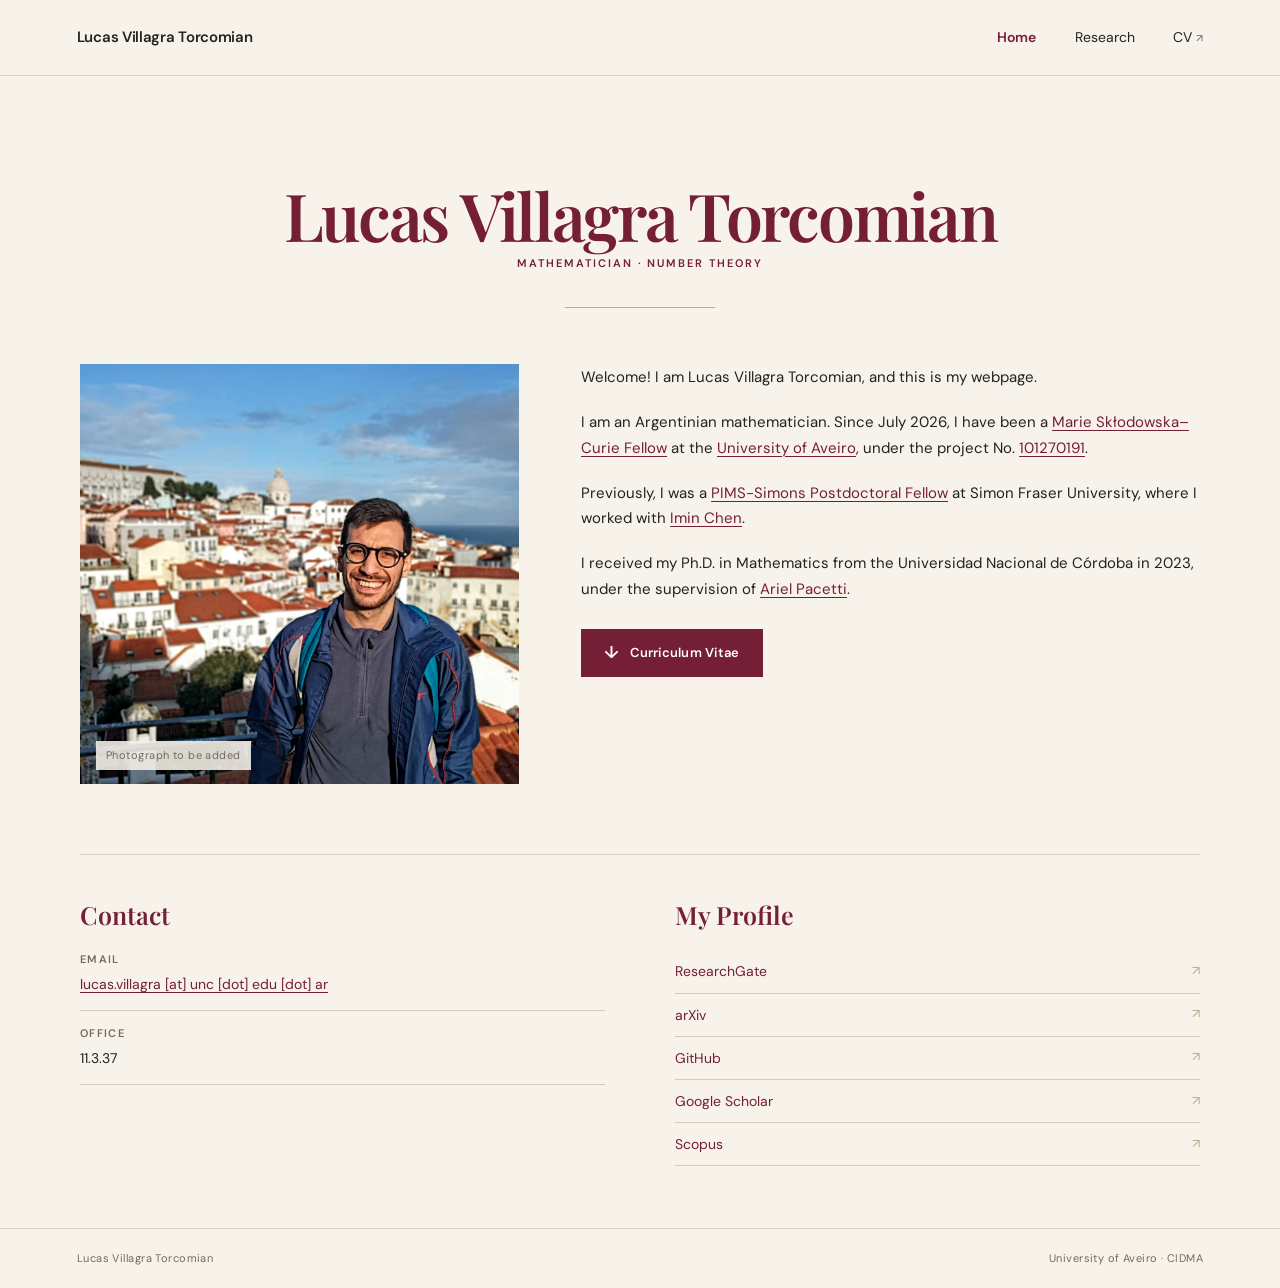
==== index.html @ efbf6c7f "Update portrait image source in index.html" ====
<!doctype html>
<html lang="en">
<head>
  <meta charset="utf-8">
  <meta name="viewport" content="width=device-width, initial-scale=1">
  <meta name="description" content="Lucas Villagra Torcomian — mathematician working in Number Theory.">
  <title>Lucas Villagra Torcomian | Mathematician</title>
  <link rel="preconnect" href="https://fonts.googleapis.com">
  <link rel="preconnect" href="https://fonts.gstatic.com" crossorigin>
  <link href="https://fonts.googleapis.com/css2?family=DM+Sans:wght@400;500;600&family=Playfair+Display:wght@500;600;700&display=swap" rel="stylesheet">
  <link rel="stylesheet" href="assets/style.css">
</head>
<body>
  <header class="site-header">
    <a class="wordmark" href="index.html">Lucas Villagra Torcomian</a>
    <nav aria-label="Main navigation">
      <a class="active" href="index.html">Home</a>
      <a href="research.html">Research</a>
      <a href="https://drive.google.com/file/d/1zm7lQ1my8PxnIZMpVEnLOwUmwl-Xk9DZ/view?usp=sharing" target="_blank" rel="noopener">CV <span aria-hidden="true">↗</span></a>
    </nav>
  </header>

  <main>
<section class="hero">
  <h1>Lucas Villagra Torcomian</h1>
  <p class="eyebrow">Mathematician · Number Theory</p>
  <div class="hero-rule"></div>
</section>

    <section class="intro section-wrap">
      <div class="portrait-frame">
        <img class="portrait" src="assets/IMG.jpg" alt="Portrait placeholder — this will be replaced with Lucas's photograph">
        <span class="portrait-note">Photograph to be added</span>
      </div>
      <div class="intro-copy">
        <p>Welcome! I am Lucas Villagra Torcomian, and this is my webpage.</p>
        <p>I am an Argentinian mathematician. Since July 2026, I have been a <a href="https://marie-sklodowska-curie-actions.ec.europa.eu/" target="_blank" rel="noopener">Marie Skłodowska–Curie Fellow</a> at the <a href="https://www.ua.pt/" target="_blank" rel="noopener">University of Aveiro</a>, under the project No. <a href="https://cordis.europa.eu/" target="_blank" rel="noopener">101270191</a>.</p>
        <p>Previously, I was a <a href="https://www.pims.math.ca/" target="_blank" rel="noopener">PIMS-Simons Postdoctoral Fellow</a> at Simon Fraser University, where I worked with <a href="https://www.iminchen.org/" target="_blank" rel="noopener">Imin Chen</a>.</p>
        <p>I received my Ph.D. in Mathematics from the Universidad Nacional de Córdoba in 2023, under the supervision of <a href="https://sweet.ua.pt/" target="_blank" rel="noopener">Ariel Pacetti</a>.</p>
        <a class="button" href="https://drive.google.com/file/d/1zm7lQ1my8PxnIZMpVEnLOwUmwl-Xk9DZ/view?usp=sharing" target="_blank" rel="noopener">
          <span class="button-icon" aria-hidden="true">↓</span> Curriculum Vitae
        </a>
      </div>
    </section>

    <section class="contact-section section-wrap">
      <div class="contact-column">
        <h2>Contact</h2>
        <div class="contact-item">
          <span class="contact-label">Email</span>
          <a href="mailto:lucas.villagra@unc.edu.ar">lucas.villagra [at] unc [dot] edu [dot] ar</a>
        </div>
        <div class="contact-item">
          <span class="contact-label">Office</span>
          <span>11.3.37</span>
        </div>
      </div>
      <div class="profiles-column">
        <h2>My Profile</h2>
        <a class="profile-link" href="https://www.researchgate.net/profile/Lucas-Villagra-Torcomian-2" target="_blank" rel="noopener">ResearchGate <span>↗</span></a>
        <a class="profile-link" href="https://arxiv.org/search/?query=Lucas+Villagra+Torcomian&searchtype=author" target="_blank" rel="noopener">arXiv <span>↗</span></a>
        <a class="profile-link" href="https://github.com/lucasvillagra" target="_blank" rel="noopener">GitHub <span>↗</span></a>
        <a class="profile-link" href="https://scholar.google.com/citations?hl=es&oi=ao&user=vNur4E0AAAAJ" target="_blank" rel="noopener">Google Scholar <span>↗</span></a>
        <a class="profile-link" href="https://www.scopus.com/authid/detail.uri?authorId=57219787148" target="_blank" rel="noopener">Scopus <span>↗</span></a>
      </div>
    </section>
  </main>

  <footer class="site-footer">
    <span>Lucas Villagra Torcomian</span>
    <span>University of Aveiro · CIDMA</span>
  </footer>
</body>
</html>
---- assets/style.css ----
:root {
  --paper: #F8F3EA;
  --paper-deep: #F1E9DD;
  --burgundy: #741F35;
  --burgundy-dark: #5E182B;
  --ink: #24211F;
  --muted: #746A62;
  --sand: #BDA88C;
  --line: rgba(116, 31, 53, .18);
  --serif: "Playfair Display", Georgia, serif;
  --sans: "DM Sans", Arial, sans-serif;
}
* { box-sizing: border-box; }
html { scroll-behavior: smooth; }
body { margin: 0; background: var(--paper); color: var(--ink); font-family: var(--sans); font-size: 16px; line-height: 1.72; }
a { color: var(--burgundy); text-decoration-thickness: 1px; text-underline-offset: 3px; }
a:hover { color: var(--burgundy-dark); }
.site-header { min-height: 76px; padding: 0 clamp(22px, 6vw, 92px); display: flex; align-items: center; justify-content: space-between; gap: 24px; border-bottom: 1px solid var(--line); }
.wordmark { color: var(--ink); text-decoration: none; font-size: 15px; font-weight: 600; letter-spacing: -.02em; }
nav { display: flex; align-items: center; gap: clamp(18px, 3vw, 42px); }
nav a { color: var(--ink); text-decoration: none; font-size: 14px; }
nav a:hover, nav a.active { color: var(--burgundy); }
nav a.active { font-weight: 600; }
nav span { font-size: 11px; opacity: .65; }
.hero { text-align: center; padding: clamp(55px, 8vw, 104px) 24px 32px; }
.eyebrow { color: var(--burgundy); text-transform: uppercase; letter-spacing: .18em; font-size: 11px; font-weight: 600; margin: 0 0 14px; }
.hero h1, .page-heading h1 { color: var(--burgundy); font: 600 clamp(38px, 5.2vw, 66px)/1.15 var(--serif); letter-spacing: -.035em; margin: 0; }
.hero-subtitle { margin: 20px 0 0; color: var(--burgundy); font-size: 17px; font-style: italic; font-weight: 600; }
.hero-rule { width: min(150px, 35vw); height: 1px; background: var(--sand); margin: 34px auto 0; }
.section-wrap { width: min(1120px, calc(100% - 48px)); margin-inline: auto; }
.intro { display: grid; grid-template-columns: minmax(260px, .83fr) minmax(0, 1.17fr); gap: clamp(30px, 5vw, 62px); align-items: start; padding: 24px 0 70px; }
.portrait-frame { position: relative; min-height: 420px; background: linear-gradient(145deg, #E9DED0, #D6C5B2); overflow: hidden; }
.portrait { width: 100%; height: 100%; min-height: 420px; display: block; object-fit: cover; }
.portrait-note { position: absolute; left: 16px; bottom: 14px; background: rgba(248,243,234,.88); color: var(--muted); padding: 5px 10px; font-size: 11px; letter-spacing: .04em; }
.intro-copy { padding-top: 1px; font-size: 15px; }
.intro-copy p { margin: 0 0 19px; }
.intro-copy .lead { font-size: 18px; line-height: 1.55; margin-bottom: 24px; }
.button { display: inline-flex; align-items: center; gap: 11px; margin-top: 7px; padding: 12px 22px; background: var(--burgundy); color: #fff; text-decoration: none; font-size: 13px; font-weight: 600; letter-spacing: .02em; border: 1px solid var(--burgundy); transition: .2s ease; }
.button:hover { background: var(--burgundy-dark); color: #fff; transform: translateY(-1px); }
.button-icon { font-size: 17px; line-height: 1; }
.contact-section { border-top: 1px solid var(--line); padding: 44px 0 62px; display: grid; grid-template-columns: 1fr 1fr; gap: 70px; }
.contact-section h2, .publication-section h2 { margin: 0 0 20px; color: var(--burgundy); font: 600 25px/1.25 var(--serif); }
.contact-item { display: grid; gap: 3px; padding: 0 0 14px; margin-bottom: 13px; border-bottom: 1px solid rgba(189,168,140,.55); font-size: 14px; }
.contact-label { color: var(--muted); font-size: 11px; letter-spacing: .12em; text-transform: uppercase; font-weight: 600; }
.profile-link { display: flex; justify-content: space-between; align-items: center; padding: 9px 0; border-bottom: 1px solid rgba(189,168,140,.55); color: var(--burgundy); text-decoration: none; font-size: 14px; }
.profile-link span { color: var(--sand); font-size: 13px; }
.site-footer { border-top: 1px solid var(--line); padding: 20px clamp(22px, 6vw, 92px); display: flex; justify-content: space-between; gap: 18px; color: var(--muted); font-size: 11px; letter-spacing: .04em; }
.research-main { width: min(960px, calc(100% - 48px)); margin: 0 auto; }
.page-heading { text-align: center; padding: 75px 0 55px; }
.page-heading h1 { font-size: clamp(42px, 5vw, 58px); }
.page-intro { max-width: 660px; margin: 20px auto 0; color: var(--muted); font-size: 15px; }
.publication-section { padding: 26px 0 14px; }
.section-heading-row { display: flex; align-items: baseline; justify-content: space-between; gap: 18px; border-bottom: 1px solid var(--line); margin-bottom: 4px; }
.publication-section h2 { margin-bottom: 13px; }
.section-count { color: var(--muted); font-size: 11px; letter-spacing: .1em; text-transform: uppercase; }
.publication { display: grid; grid-template-columns: 66px minmax(0,1fr); gap: 22px; padding: 22px 0 24px; border-bottom: 1px solid rgba(189,168,140,.48); }
.pub-year { color: var(--burgundy); font: 600 15px var(--serif); padding-top: 3px; }
.publication h3 { margin: 0 0 5px; color: var(--ink); font: 600 18px/1.4 var(--serif); }
.authors, .journal { margin: 3px 0; font-size: 13px; color: var(--muted); line-height: 1.6; }
.authors strong { color: var(--ink); font-weight: 600; }
.pub-links { margin-top: 8px; font-size: 12px; }
.pub-links a { text-decoration: none; border-bottom: 1px solid rgba(116,31,53,.35); }
.preprints { padding-top: 44px; }
.research-note { margin: 30px 0 65px; padding: 18px 22px; border-left: 2px solid var(--sand); background: rgba(241,233,221,.65); color: var(--muted); font-size: 13px; }
@media (max-width: 760px) {
  .site-header { padding: 17px 22px; flex-direction: column; align-items: flex-start; gap: 12px; }
  nav { width: 100%; gap: 25px; }
  .hero { padding-top: 52px; }
  .intro { grid-template-columns: 1fr; gap: 26px; padding-top: 10px; }
  .portrait-frame, .portrait { min-height: 0; height: auto; aspect-ratio: 4 / 5; }
  .contact-section { grid-template-columns: 1fr; gap: 34px; padding-top: 34px; }
  .site-footer { flex-direction: column; gap: 5px; }
  .page-heading { padding: 52px 0 36px; }
  .publication { grid-template-columns: 48px minmax(0,1fr); gap: 12px; }
  .publication h3 { font-size: 16px; }
}

/* Subtle quotation from Sartre on the Research page */
.sartre-quote {
  max-width: 1000px;
  margin: 0 auto 34px;
  padding: 0 22px 22px;
  color: var(--muted);
  text-align: center;
}

.sartre-quote blockquote {
  margin: 0;
  font: italic 13px/1.8 var(--serif);
}

.sartre-quote p {
  margin: 9px 0 0;
  font-size: 11px;
  letter-spacing: .03em;
}
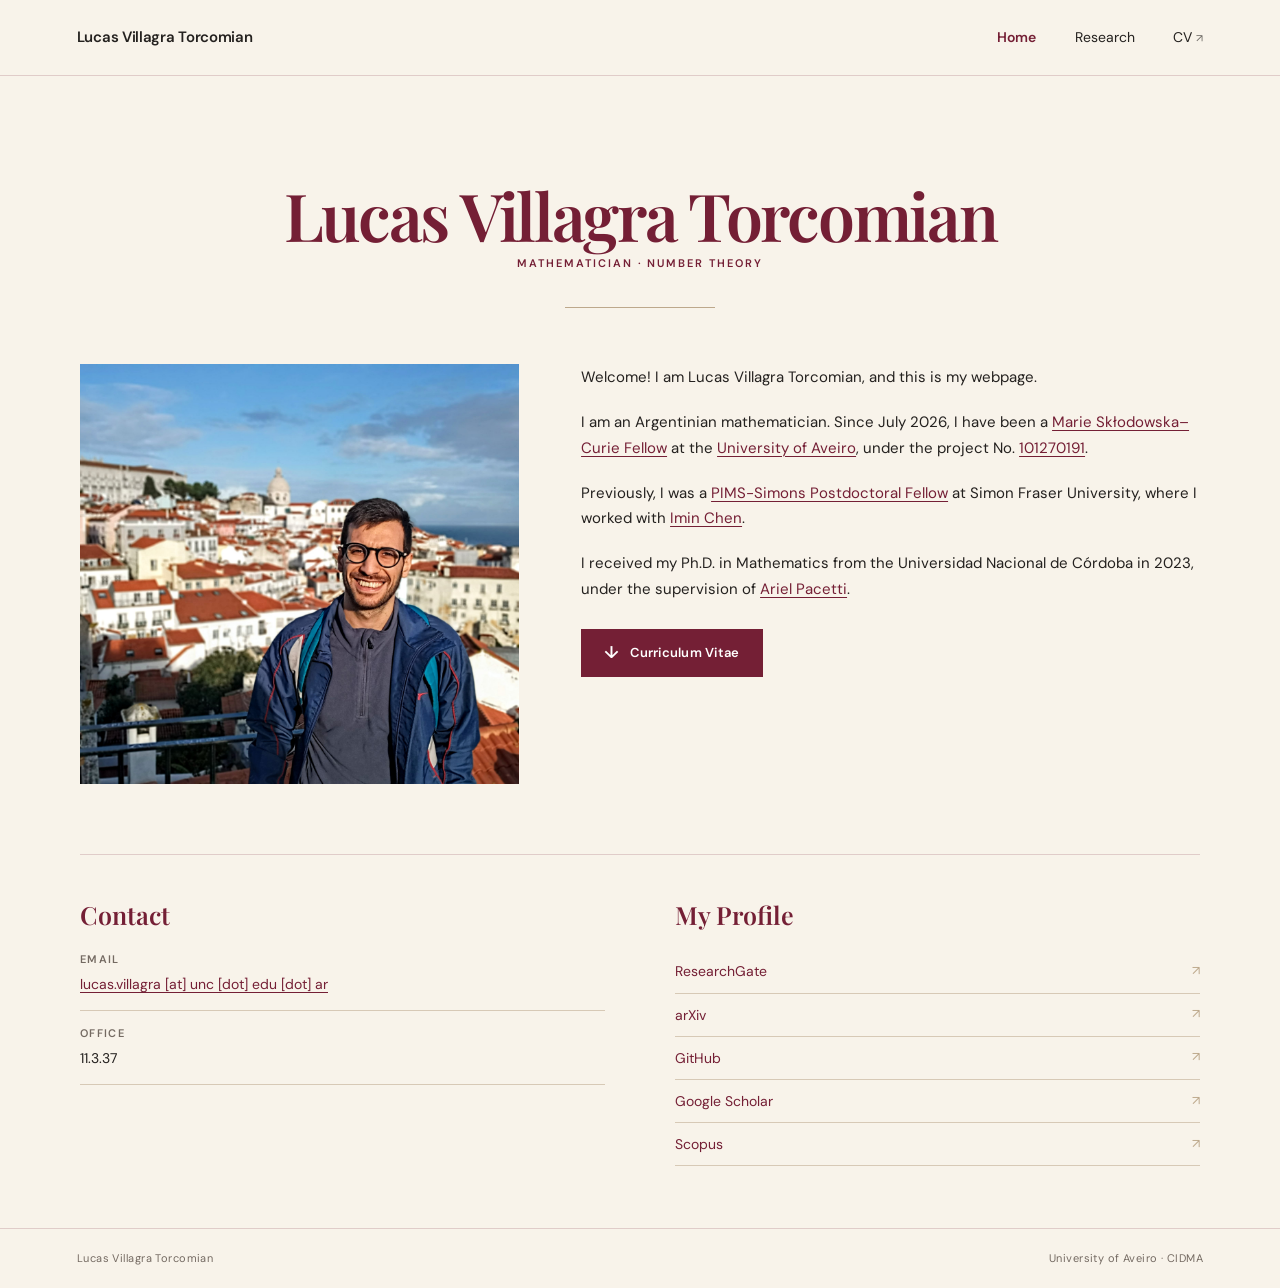
==== commit dbdbfaee: "Remove photograph placeholder from index.html Removed placeholder text for photograph." ====
--- a/index.html
+++ b/index.html
@@ -30,7 +30,6 @@
     <section class="intro section-wrap">
       <div class="portrait-frame">
         <img class="portrait" src="assets/IMG.jpg" alt="Portrait placeholder — this will be replaced with Lucas's photograph">
-        <span class="portrait-note">Photograph to be added</span>
       </div>
       <div class="intro-copy">
         <p>Welcome! I am Lucas Villagra Torcomian, and this is my webpage.</p>
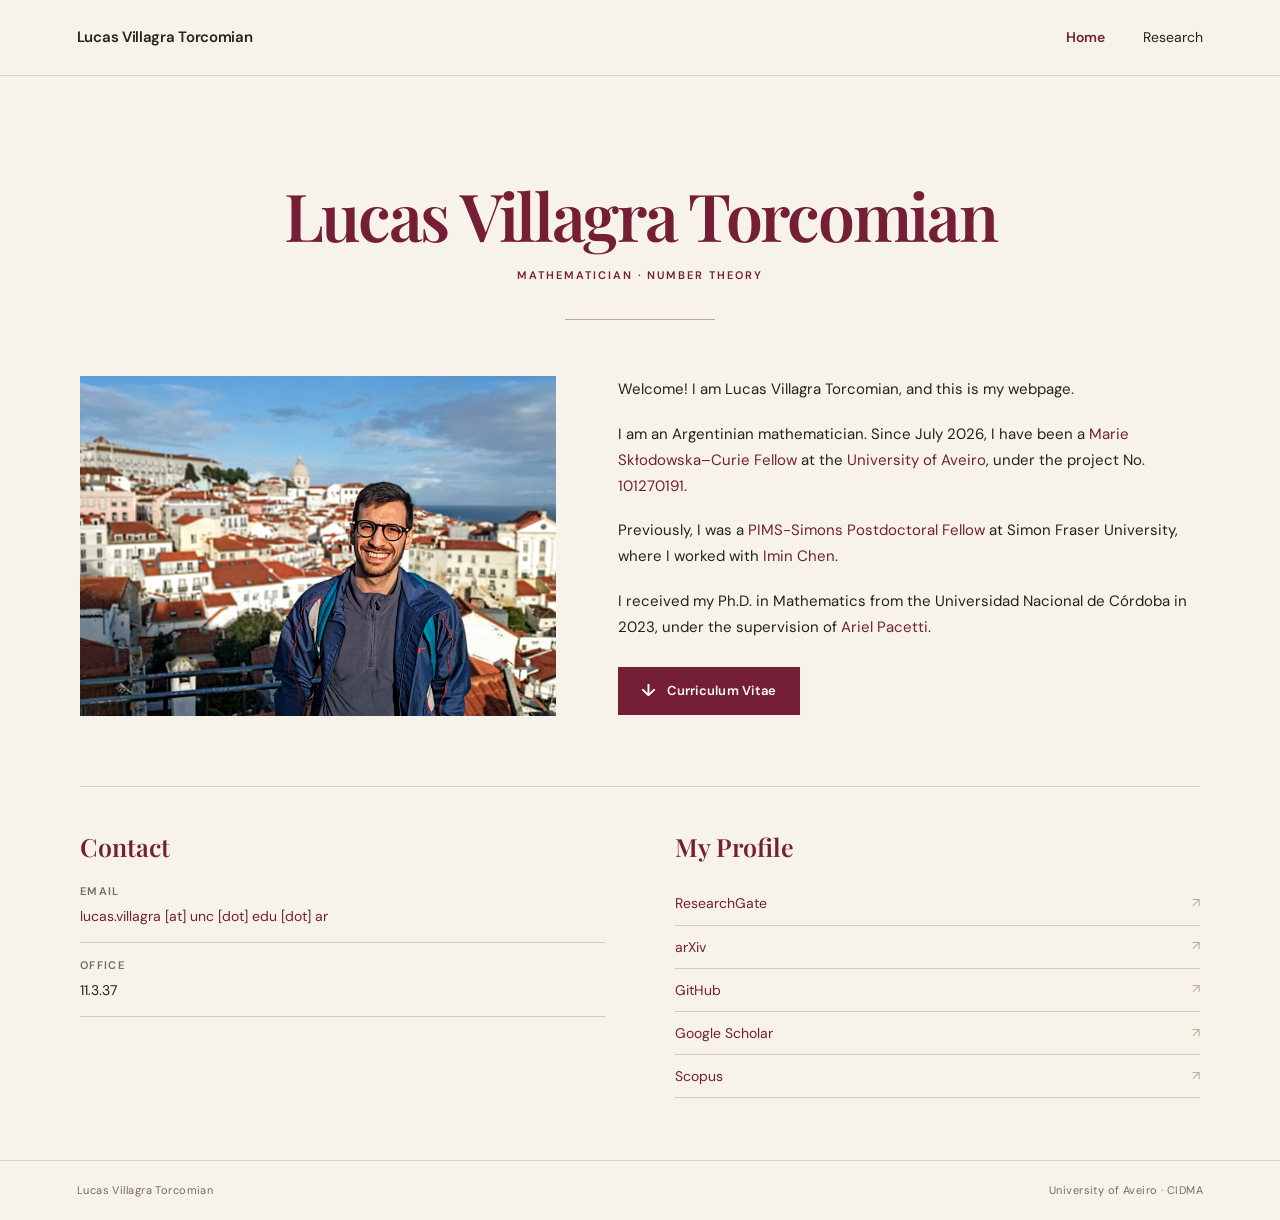
==== commit ee2585e0: "Remove CV link from navigation Removed the CV link from the navigation menu." ====
--- a/index.html
+++ b/index.html
@@ -16,7 +16,6 @@
     <nav aria-label="Main navigation">
       <a class="active" href="index.html">Home</a>
       <a href="research.html">Research</a>
-      <a href="https://drive.google.com/file/d/1zm7lQ1my8PxnIZMpVEnLOwUmwl-Xk9DZ/view?usp=sharing" target="_blank" rel="noopener">CV <span aria-hidden="true">↗</span></a>
     </nav>
   </header>
 
--- a/assets/style.css
+++ b/assets/style.css
@@ -23,15 +23,31 @@
 nav a.active { font-weight: 600; }
 nav span { font-size: 11px; opacity: .65; }
 .hero { text-align: center; padding: clamp(55px, 8vw, 104px) 24px 32px; }
-.eyebrow { color: var(--burgundy); text-transform: uppercase; letter-spacing: .18em; font-size: 11px; font-weight: 600; margin: 0 0 14px; }
+.eyebrow { color: var(--burgundy); text-transform: uppercase; letter-spacing: .18em; font-size: 11px; font-weight: 600; margin: 12px 0 14px; }
 .hero h1, .page-heading h1 { color: var(--burgundy); font: 600 clamp(38px, 5.2vw, 66px)/1.15 var(--serif); letter-spacing: -.035em; margin: 0; }
 .hero-subtitle { margin: 20px 0 0; color: var(--burgundy); font-size: 17px; font-style: italic; font-weight: 600; }
 .hero-rule { width: min(150px, 35vw); height: 1px; background: var(--sand); margin: 34px auto 0; }
 .section-wrap { width: min(1120px, calc(100% - 48px)); margin-inline: auto; }
-.intro { display: grid; grid-template-columns: minmax(260px, .83fr) minmax(0, 1.17fr); gap: clamp(30px, 5vw, 62px); align-items: start; padding: 24px 0 70px; }
-.portrait-frame { position: relative; min-height: 420px; background: linear-gradient(145deg, #E9DED0, #D6C5B2); overflow: hidden; }
-.portrait { width: 100%; height: 100%; min-height: 420px; display: block; object-fit: cover; }
-.portrait-note { position: absolute; left: 16px; bottom: 14px; background: rgba(248,243,234,.88); color: var(--muted); padding: 5px 10px; font-size: 11px; letter-spacing: .04em; }
+.intro {
+  display: grid;
+  grid-template-columns: minmax(220px, .9fr) minmax(0, 1.1fr);
+  gap: clamp(30px, 5vw, 62px);
+  align-items: start;
+  padding: 24px 0 70px;
+}
+.portrait-frame {
+  position: relative;
+  height: 340px;
+  min-height: 0;
+  background: linear-gradient(145deg, #E9DED0, #D6C5B2);
+  overflow: hidden;
+}
+.portrait {
+  width: 100%;
+  height: 100%;
+  display: block;
+  object-fit: cover;
+}.portrait-note { position: absolute; left: 16px; bottom: 14px; background: rgba(248,243,234,.88); color: var(--muted); padding: 5px 10px; font-size: 11px; letter-spacing: .04em; }
 .intro-copy { padding-top: 1px; font-size: 15px; }
 .intro-copy p { margin: 0 0 19px; }
 .intro-copy .lead { font-size: 18px; line-height: 1.55; margin-bottom: 24px; }
@@ -94,3 +110,8 @@
   font-size: 11px;
   letter-spacing: .03em;
 }
+
+/* Remove underlines only on the homepage */
+body:has(.hero) a {
+  text-decoration: none;
+}
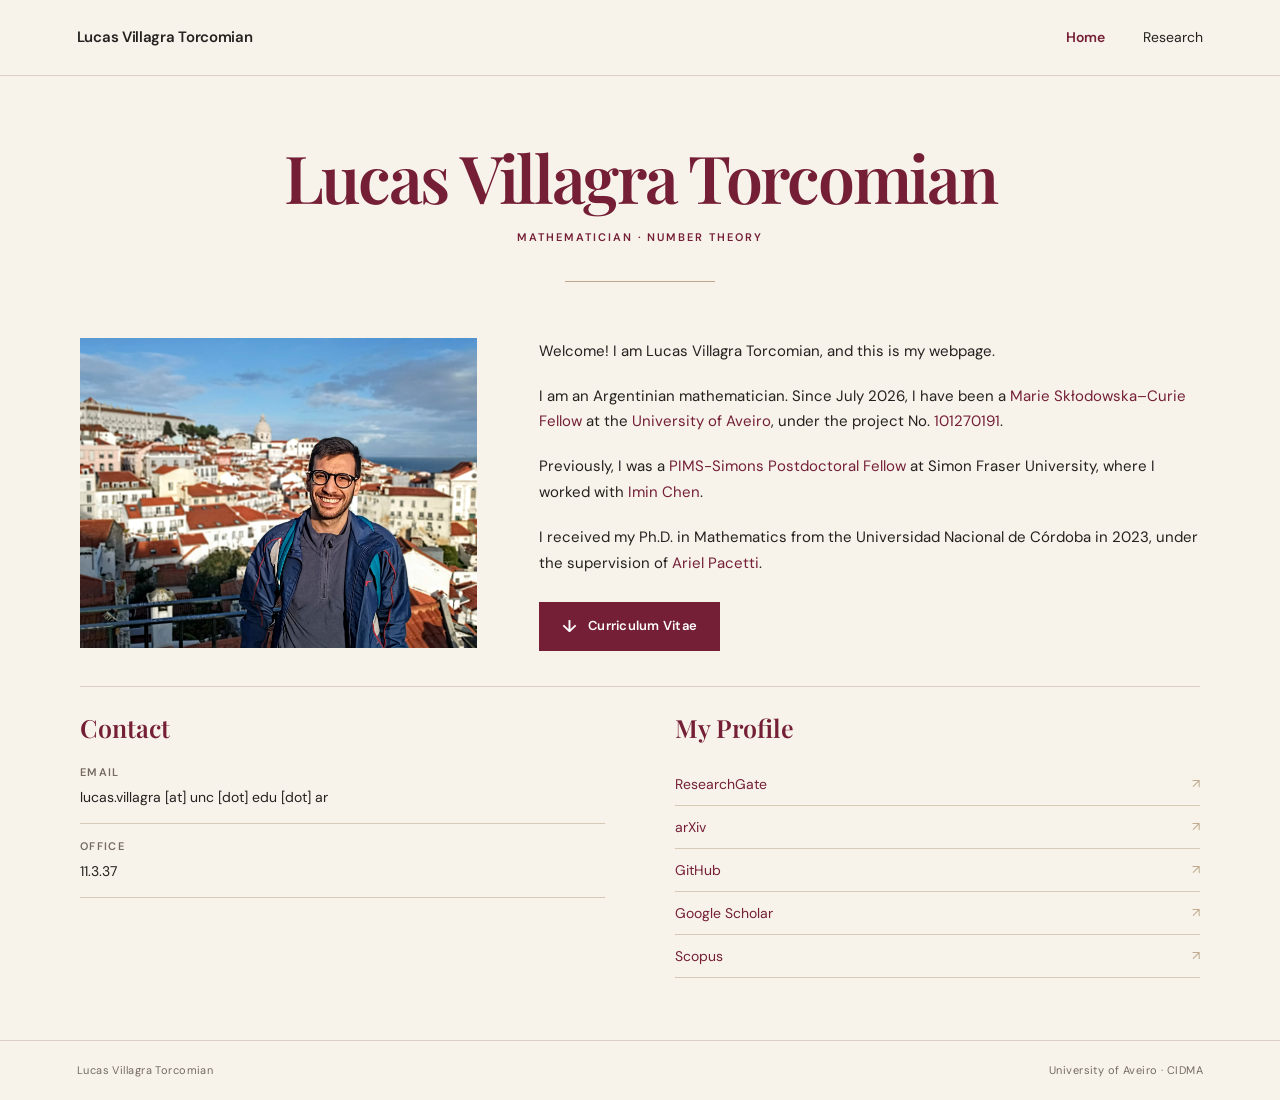
==== commit 820a893c: "Update email contact to plain text format Replaced email link with plain text for privacy." ====
--- a/index.html
+++ b/index.html
@@ -46,7 +46,7 @@
         <h2>Contact</h2>
         <div class="contact-item">
           <span class="contact-label">Email</span>
-          <a href="mailto:lucas.villagra@unc.edu.ar">lucas.villagra [at] unc [dot] edu [dot] ar</a>
+          <span>lucas.villagra [at] unc [dot] edu [dot] ar</span>
         </div>
         <div class="contact-item">
           <span class="contact-label">Office</span>
--- a/assets/style.css
+++ b/assets/style.css
@@ -22,22 +22,24 @@
 nav a:hover, nav a.active { color: var(--burgundy); }
 nav a.active { font-weight: 600; }
 nav span { font-size: 11px; opacity: .65; }
-.hero { text-align: center; padding: clamp(55px, 8vw, 104px) 24px 32px; }
-.eyebrow { color: var(--burgundy); text-transform: uppercase; letter-spacing: .18em; font-size: 11px; font-weight: 600; margin: 12px 0 14px; }
+.hero {
+  text-align: center;
+  padding: clamp(30px, 5vw, 65px) 24px 32px;
+}.eyebrow { color: var(--burgundy); text-transform: uppercase; letter-spacing: .18em; font-size: 11px; font-weight: 600; margin: 12px 0 14px; }
 .hero h1, .page-heading h1 { color: var(--burgundy); font: 600 clamp(38px, 5.2vw, 66px)/1.15 var(--serif); letter-spacing: -.035em; margin: 0; }
 .hero-subtitle { margin: 20px 0 0; color: var(--burgundy); font-size: 17px; font-style: italic; font-weight: 600; }
 .hero-rule { width: min(150px, 35vw); height: 1px; background: var(--sand); margin: 34px auto 0; }
 .section-wrap { width: min(1120px, calc(100% - 48px)); margin-inline: auto; }
 .intro {
   display: grid;
-  grid-template-columns: minmax(220px, .9fr) minmax(0, 1.1fr);
+  grid-template-columns: minmax(220px, .75fr) minmax(0, 1.25fr);
   gap: clamp(30px, 5vw, 62px);
   align-items: start;
-  padding: 24px 0 70px;
+  padding: 24px 0 35px;
 }
 .portrait-frame {
   position: relative;
-  height: 340px;
+  height: 310px;
   min-height: 0;
   background: linear-gradient(145deg, #E9DED0, #D6C5B2);
   overflow: hidden;
@@ -54,7 +56,7 @@
 .button { display: inline-flex; align-items: center; gap: 11px; margin-top: 7px; padding: 12px 22px; background: var(--burgundy); color: #fff; text-decoration: none; font-size: 13px; font-weight: 600; letter-spacing: .02em; border: 1px solid var(--burgundy); transition: .2s ease; }
 .button:hover { background: var(--burgundy-dark); color: #fff; transform: translateY(-1px); }
 .button-icon { font-size: 17px; line-height: 1; }
-.contact-section { border-top: 1px solid var(--line); padding: 44px 0 62px; display: grid; grid-template-columns: 1fr 1fr; gap: 70px; }
+.contact-section { border-top: 1px solid var(--line); padding: 25px 0 62px; display: grid; grid-template-columns: 1fr 1fr; gap: 70px; }
 .contact-section h2, .publication-section h2 { margin: 0 0 20px; color: var(--burgundy); font: 600 25px/1.25 var(--serif); }
 .contact-item { display: grid; gap: 3px; padding: 0 0 14px; margin-bottom: 13px; border-bottom: 1px solid rgba(189,168,140,.55); font-size: 14px; }
 .contact-label { color: var(--muted); font-size: 11px; letter-spacing: .12em; text-transform: uppercase; font-weight: 600; }
@@ -62,7 +64,10 @@
 .profile-link span { color: var(--sand); font-size: 13px; }
 .site-footer { border-top: 1px solid var(--line); padding: 20px clamp(22px, 6vw, 92px); display: flex; justify-content: space-between; gap: 18px; color: var(--muted); font-size: 11px; letter-spacing: .04em; }
 .research-main { width: min(960px, calc(100% - 48px)); margin: 0 auto; }
-.page-heading { text-align: center; padding: 75px 0 55px; }
+.page-heading {
+  text-align: center;
+  padding: 30px 0 35px;
+}
 .page-heading h1 { font-size: clamp(42px, 5vw, 58px); }
 .page-intro { max-width: 660px; margin: 20px auto 0; color: var(--muted); font-size: 15px; }
 .publication-section { padding: 26px 0 14px; }
